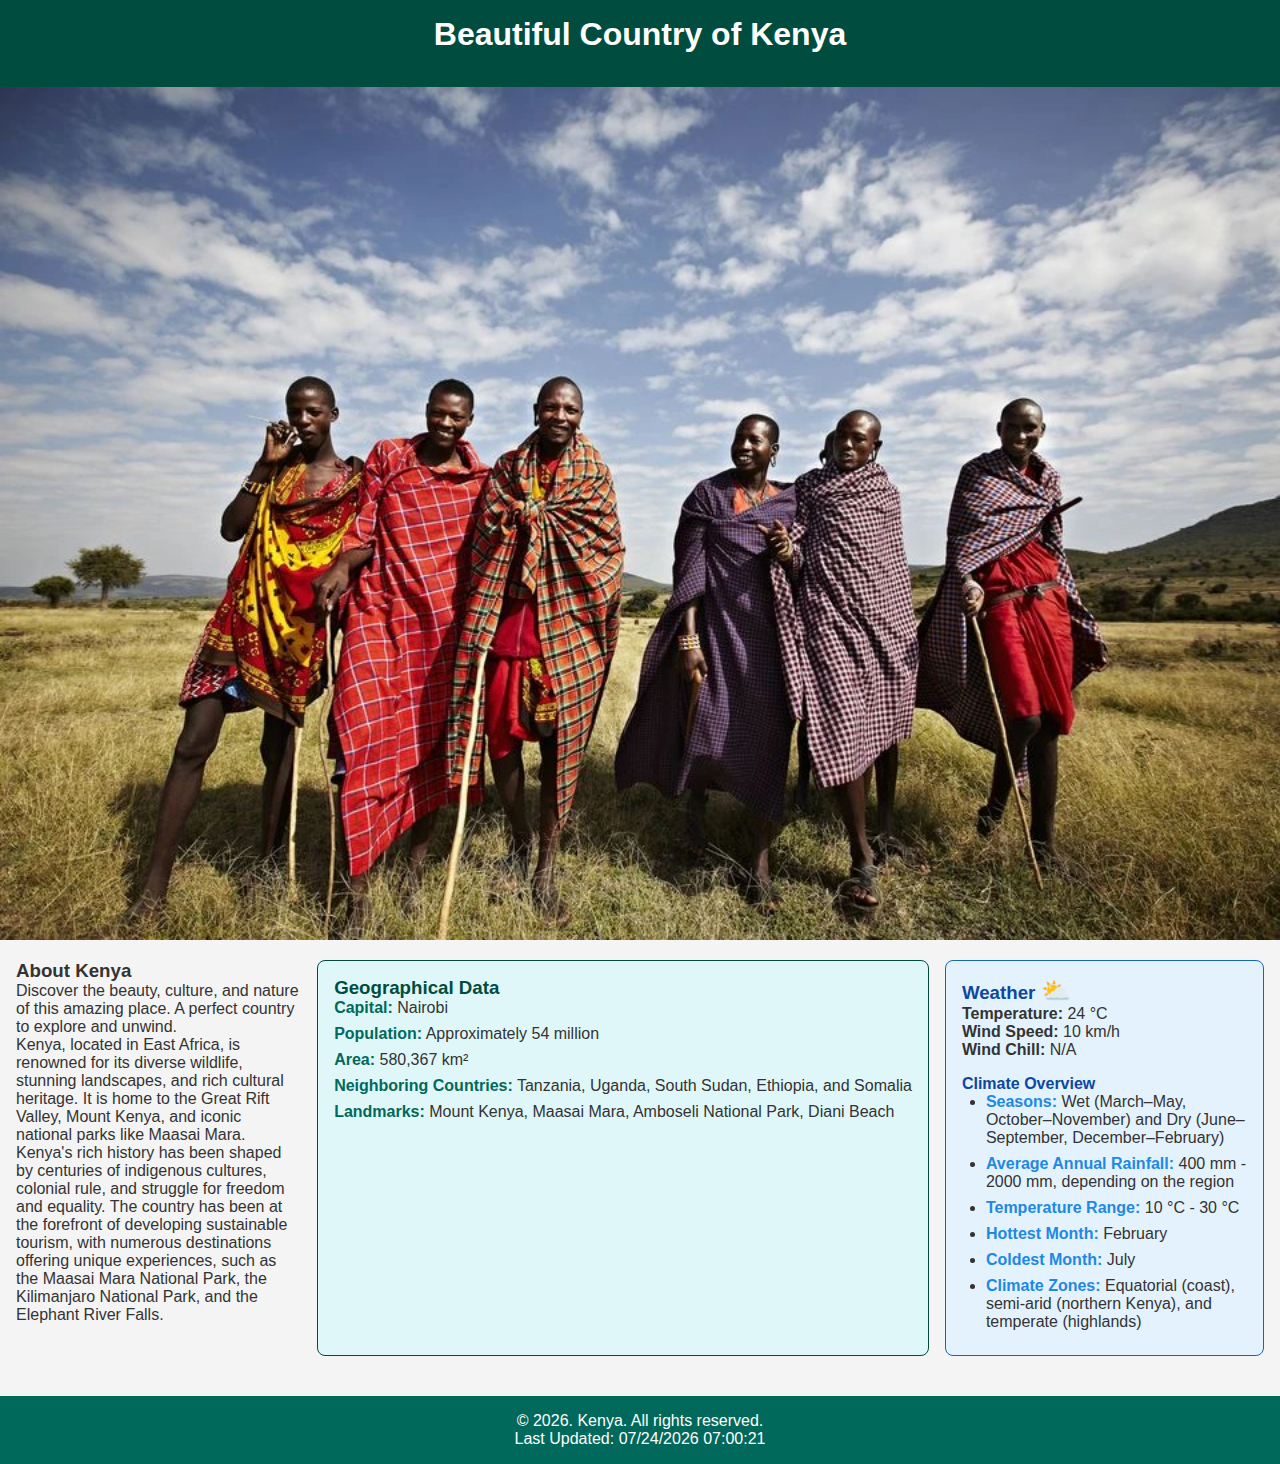
==== place.html @ 5b933426 "initial commit" ====
<!DOCTYPE html>
<html lang="en">

<head>
  <meta charset="UTF-8">
  <meta name="viewport" content="width=device-width, initial-scale=1.0">
  <title>Beautiful Place</title>
  <link rel="stylesheet" href="css/place.css">
  <link rel="stylesheet" href="styles/place.css">
    <link rel="stylesheet" href="styles/place.css">
    <script src="scripts/place.js" defer></script>
</head>

<body>
  <!-- Header Section -->
  <header class="header">
    <h1>Beautiful Country of Kenya</h1>
    <nav class="nav">
      <ul>
        <li><a href="#">Home</a></li>
        <li><a href="#">About</a></li>
        <li><a href="#">Contact</a></li>
      </ul>
    </nav>
  </header>

  <!-- Hero Section -->
  <section class="hero">
    <picture>
      <source srcset="images/hero1.webp" media="(min-width: 440px)">
      <source srcset="images/hero2.webp" media="(max-width: 500px)">
      <img src="images/hero2.webp" alt="Scenic View" class="hero-img">
    </picture>
   
  </section>

  <!-- Main Content -->
  <main>
    <section class="info">
      <h3>About Kenya</h3>
      <p>Discover the beauty, culture, and nature of this amazing place. A perfect country to explore and unwind.</p>
      <p>Kenya, located in East Africa, is renowned for its diverse wildlife, stunning landscapes, and rich cultural heritage. It is home to the Great Rift Valley, Mount Kenya, and iconic national parks like Maasai Mara.</p>
      <p>Kenya's rich history has been shaped by centuries of indigenous cultures, colonial rule, and struggle for freedom and equality. The country has been at the forefront of developing sustainable tourism, with numerous destinations offering unique experiences, such as the Maasai Mara National Park, the Kilimanjaro National Park, and the Elephant River Falls.</p>
    </section>

    <!-- Geographical Data -->
    <section class="geography">
        <h3>Geographical Data</h3>
        <ul>
          <li><strong>Capital:</strong> Nairobi</li>
          <li><strong>Population:</strong> Approximately 54 million</li>
          <li><strong>Area:</strong> 580,367 km²</li>
          <li><strong>Neighboring Countries:</strong> Tanzania, Uganda, South Sudan, Ethiopia, and Somalia</li>
          <li><strong>Landmarks:</strong> Mount Kenya, Maasai Mara, Amboseli National Park, Diani Beach</li>
        </ul>
      </section>

    <!-- Weather Section -->
    <section class="weather">
    <h3>Weather <span class="weather-icon">⛅</span></h3>
    <p><strong>Temperature:</strong> <span id="temperature">24 °C</span></p>
    <p><strong>Wind Speed:</strong> <span id="wind-speed">10 km/h</span></p>
    <p><strong>Wind Chill:</strong> <span id="wind-chill">N/A</span></p>
  
    <!-- Kenya Weather Details -->
    <h4>Climate Overview</h4>
    <ul>
      <li><strong>Seasons:</strong> Wet (March–May, October–November) and Dry (June–September, December–February)</li>
      <li><strong>Average Annual Rainfall:</strong> 400 mm - 2000 mm, depending on the region</li>
      <li><strong>Temperature Range:</strong> 10 °C - 30 °C</li>
      <li><strong>Hottest Month:</strong> February</li>
      <li><strong>Coldest Month:</strong> July</li>
      <li><strong>Climate Zones:</strong> Equatorial (coast), semi-arid (northern Kenya), and temperate (highlands)</li>
    </ul>
  </section>
  
  </main>

  <!-- Footer Section -->
  <footer>
    <p>&copy; <span id="year"></span>. Kenya. All rights reserved.</p>
    <p>Last Updated: <span id="last-modified"></span></p>
  </footer>

  <script src="js/place.js" defer></script>
</body>

</html>
---- styles/place.css ----
/* Global Styles */
:root {
    --primary-color: #004d40;
    --secondary-color: #00695c;
    --text-color: #333;
    --background-color: #f4f4f4;
  }
  
  body {
    font-family: Arial, sans-serif;
    margin: 0;
    padding: 0;
    background-color: var(--background-color);
    color: var(--text-color);
  }
  
  a {
    text-decoration: none;
    color: var(--primary-color);
  }
  
  header {
    background-color: var(--primary-color);
    color: white;
    padding: 1rem 0;
    text-align: center;
  }
  
  nav ul {
    list-style: none;
    display: flex;
    justify-content: center;
    gap: 1rem;
  }
  
  .hero {
    text-align: center;
    position: relative;
  }
  
  .hero-img {
    width: 100%;
    height: auto;
  }
  
  .hero h2 {
    position: absolute;
    top: 50%;
    left: 50%;
    transform: translate(-50%, -50%);
    color: white;
    background-color: rgba(0, 0, 0, 0.5);
    padding: 0.5rem 1rem;
    border-radius: 8px;
  }
  
  main {
    padding: 1rem;
  }
  
  .info, .weather {
    margin-bottom: 1.5rem;
  }
  
  .weather-icon {
    font-size: 1.5rem;
  }
  
  footer {
    background-color: var(--secondary-color);
    color: white;
    text-align: center;
    padding: 1rem 0;
  }
  
  /* Media Query */
  @media (min-width: 768px) {
    main {
      display: flex;
      gap: 1rem;
    }
  
    .info, .weather {
      flex: 1;
    }
  }
 /* Global Styles */
* {
    margin: 0;
    padding: 0;
    box-sizing: border-box;
  }

  .site-title {
    text-align: center;
  }
  
  .navigation .nav-list {
    display: flex;
    justify-content: center;
    gap: 1rem;
    padding: 1rem 0;
  }
  
  .nav-list li a:hover {
    text-decoration: underline;
  }
  
  /* Hero Section */
  .hero {
    position: relative;
    text-align: center;
    color: white;
  }
  
  .hero-img {
    width: 100%;
    height: auto;
  }
  
  .hero-title {
    position: absolute;
    top: 50%;
    left: 50%;
    transform: translate(-50%, -50%);
    font-size: 2rem;
    background-color: rgba(0, 0, 0, 0.6);
    padding: 0.5rem 1rem;
    border-radius: 8px;
  }
  
  /* Main Content */
  .main-content {
    padding: 1rem;
  }
  
  .info, .details {
    margin-bottom: 1rem;
  }
  
 
  
  /* Responsive Design */
  @media (min-width: 768px) {
    .hero-title {
      font-size: 3rem;
    }
  
    .navigation .nav-list {
      gap: 2rem;
    }
  
    .main-content {
      display: flex;
      gap: 1.5rem;
    }
  
    .info, .details {
      flex: 1;
    }
  }
  .geography {
    margin-bottom: 1.5rem;
    padding: 1rem;
    background-color: #e0f7fa;
    border: 1px solid #004d40;
    border-radius: 8px;
  }
  
  .geography h3 {
    color: #004d40;
  }
  
  .geography ul {
    list-style-type: none;
    padding: 0;
  }
  
  .geography li {
    margin-bottom: 0.5rem;
    font-size: 1rem;
  }
  
  .geography li strong {
    color: #00695c;
  }
  .weather {
    margin-bottom: 1.5rem;
    padding: 1rem;
    background-color: #e3f2fd;
    border: 1px solid #1565c0;
    border-radius: 8px;
  }
  
  .weather h3 {
    color: #0d47a1;
  }
  
  .weather h4 {
    color: #0d47a1;
    margin-top: 1rem;
  }
  
  .weather ul {
    list-style-type: disc;
    padding-left: 1.5rem;
  }
  
  .weather li {
    margin-bottom: 0.5rem;
    font-size: 1rem;
  }
  
  .weather li strong {
    color: #1e88e5;
  }
---- styles/place.css ----
/* Global Styles */
:root {
    --primary-color: #004d40;
    --secondary-color: #00695c;
    --text-color: #333;
    --background-color: #f4f4f4;
  }
  
  body {
    font-family: Arial, sans-serif;
    margin: 0;
    padding: 0;
    background-color: var(--background-color);
    color: var(--text-color);
  }
  
  a {
    text-decoration: none;
    color: var(--primary-color);
  }
  
  header {
    background-color: var(--primary-color);
    color: white;
    padding: 1rem 0;
    text-align: center;
  }
  
  nav ul {
    list-style: none;
    display: flex;
    justify-content: center;
    gap: 1rem;
  }
  
  .hero {
    text-align: center;
    position: relative;
  }
  
  .hero-img {
    width: 100%;
    height: auto;
  }
  
  .hero h2 {
    position: absolute;
    top: 50%;
    left: 50%;
    transform: translate(-50%, -50%);
    color: white;
    background-color: rgba(0, 0, 0, 0.5);
    padding: 0.5rem 1rem;
    border-radius: 8px;
  }
  
  main {
    padding: 1rem;
  }
  
  .info, .weather {
    margin-bottom: 1.5rem;
  }
  
  .weather-icon {
    font-size: 1.5rem;
  }
  
  footer {
    background-color: var(--secondary-color);
    color: white;
    text-align: center;
    padding: 1rem 0;
  }
  
  /* Media Query */
  @media (min-width: 768px) {
    main {
      display: flex;
      gap: 1rem;
    }
  
    .info, .weather {
      flex: 1;
    }
  }
 /* Global Styles */
* {
    margin: 0;
    padding: 0;
    box-sizing: border-box;
  }

  .site-title {
    text-align: center;
  }
  
  .navigation .nav-list {
    display: flex;
    justify-content: center;
    gap: 1rem;
    padding: 1rem 0;
  }
  
  .nav-list li a:hover {
    text-decoration: underline;
  }
  
  /* Hero Section */
  .hero {
    position: relative;
    text-align: center;
    color: white;
  }
  
  .hero-img {
    width: 100%;
    height: auto;
  }
  
  .hero-title {
    position: absolute;
    top: 50%;
    left: 50%;
    transform: translate(-50%, -50%);
    font-size: 2rem;
    background-color: rgba(0, 0, 0, 0.6);
    padding: 0.5rem 1rem;
    border-radius: 8px;
  }
  
  /* Main Content */
  .main-content {
    padding: 1rem;
  }
  
  .info, .details {
    margin-bottom: 1rem;
  }
  
 
  
  /* Responsive Design */
  @media (min-width: 768px) {
    .hero-title {
      font-size: 3rem;
    }
  
    .navigation .nav-list {
      gap: 2rem;
    }
  
    .main-content {
      display: flex;
      gap: 1.5rem;
    }
  
    .info, .details {
      flex: 1;
    }
  }
  .geography {
    margin-bottom: 1.5rem;
    padding: 1rem;
    background-color: #e0f7fa;
    border: 1px solid #004d40;
    border-radius: 8px;
  }
  
  .geography h3 {
    color: #004d40;
  }
  
  .geography ul {
    list-style-type: none;
    padding: 0;
  }
  
  .geography li {
    margin-bottom: 0.5rem;
    font-size: 1rem;
  }
  
  .geography li strong {
    color: #00695c;
  }
  .weather {
    margin-bottom: 1.5rem;
    padding: 1rem;
    background-color: #e3f2fd;
    border: 1px solid #1565c0;
    border-radius: 8px;
  }
  
  .weather h3 {
    color: #0d47a1;
  }
  
  .weather h4 {
    color: #0d47a1;
    margin-top: 1rem;
  }
  
  .weather ul {
    list-style-type: disc;
    padding-left: 1.5rem;
  }
  
  .weather li {
    margin-bottom: 0.5rem;
    font-size: 1rem;
  }
  
  .weather li strong {
    color: #1e88e5;
  }
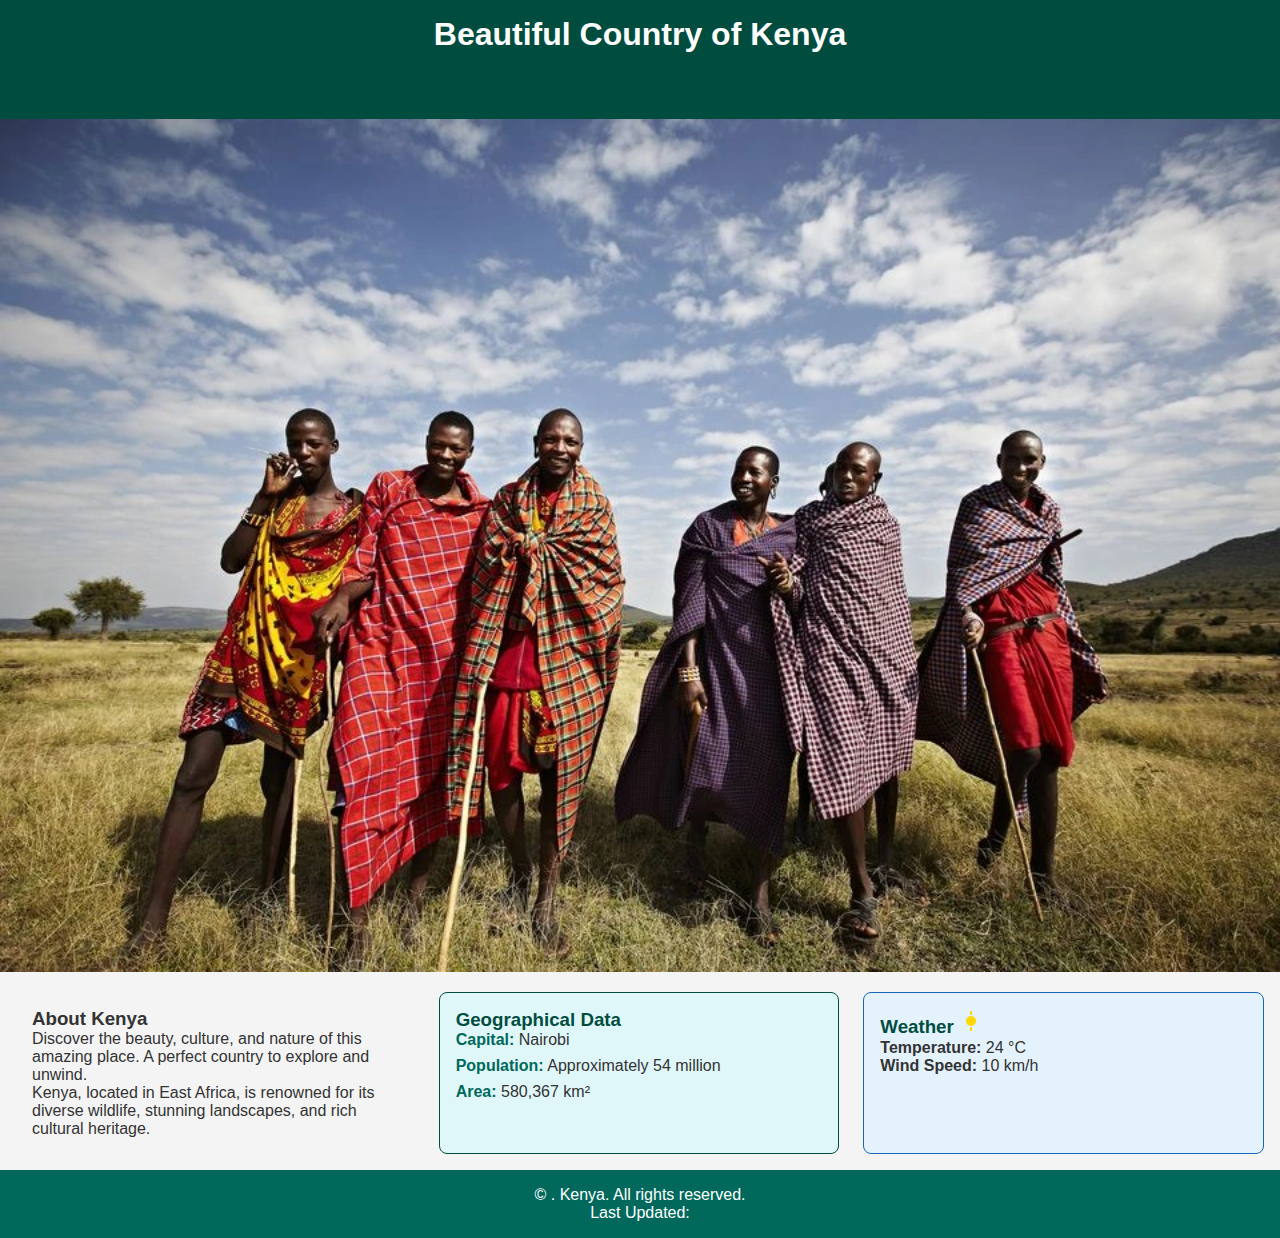
==== commit 63c94628: "initial commit" ====
--- a/place.html
+++ b/place.html
@@ -4,18 +4,17 @@
 <head>
   <meta charset="UTF-8">
   <meta name="viewport" content="width=device-width, initial-scale=1.0">
-  <title>Beautiful Place</title>
-  <link rel="stylesheet" href="css/place.css">
+  <meta name="description" content="Explore the beautiful landscapes, culture, and climate of Kenya. Learn about its geography, weather, and attractions.">
+  <title>Beautiful Place - Kenya</title>
   <link rel="stylesheet" href="styles/place.css">
-    <link rel="stylesheet" href="styles/place.css">
-    <script src="scripts/place.js" defer></script>
+  <script src="scripts/place.js" defer></script>
 </head>
 
 <body>
   <!-- Header Section -->
   <header class="header">
     <h1>Beautiful Country of Kenya</h1>
-    <nav class="nav">
+    <nav class="nav" aria-label="Main Navigation">
       <ul>
         <li><a href="#">Home</a></li>
         <li><a href="#">About</a></li>
@@ -29,9 +28,8 @@
     <picture>
       <source srcset="images/hero1.webp" media="(min-width: 440px)">
       <source srcset="images/hero2.webp" media="(max-width: 500px)">
-      <img src="images/hero2.webp" alt="Scenic View" class="hero-img">
+      <img src="images/hero2.webp" alt="Scenic view of Kenya's landscape" class="hero-img">
     </picture>
-   
   </section>
 
   <!-- Main Content -->
@@ -39,41 +37,31 @@
     <section class="info">
       <h3>About Kenya</h3>
       <p>Discover the beauty, culture, and nature of this amazing place. A perfect country to explore and unwind.</p>
-      <p>Kenya, located in East Africa, is renowned for its diverse wildlife, stunning landscapes, and rich cultural heritage. It is home to the Great Rift Valley, Mount Kenya, and iconic national parks like Maasai Mara.</p>
-      <p>Kenya's rich history has been shaped by centuries of indigenous cultures, colonial rule, and struggle for freedom and equality. The country has been at the forefront of developing sustainable tourism, with numerous destinations offering unique experiences, such as the Maasai Mara National Park, the Kilimanjaro National Park, and the Elephant River Falls.</p>
+      <p>Kenya, located in East Africa, is renowned for its diverse wildlife, stunning landscapes, and rich cultural heritage.</p>
     </section>
 
     <!-- Geographical Data -->
     <section class="geography">
-        <h3>Geographical Data</h3>
-        <ul>
-          <li><strong>Capital:</strong> Nairobi</li>
-          <li><strong>Population:</strong> Approximately 54 million</li>
-          <li><strong>Area:</strong> 580,367 km²</li>
-          <li><strong>Neighboring Countries:</strong> Tanzania, Uganda, South Sudan, Ethiopia, and Somalia</li>
-          <li><strong>Landmarks:</strong> Mount Kenya, Maasai Mara, Amboseli National Park, Diani Beach</li>
-        </ul>
-      </section>
+      <h3>Geographical Data</h3>
+      <ul>
+        <li><strong>Capital:</strong> Nairobi</li>
+        <li><strong>Population:</strong> Approximately 54 million</li>
+        <li><strong>Area:</strong> 580,367 km²</li>
+      </ul>
+    </section>
 
     <!-- Weather Section -->
     <section class="weather">
-    <h3>Weather <span class="weather-icon">⛅</span></h3>
-    <p><strong>Temperature:</strong> <span id="temperature">24 °C</span></p>
-    <p><strong>Wind Speed:</strong> <span id="wind-speed">10 km/h</span></p>
-    <p><strong>Wind Chill:</strong> <span id="wind-chill">N/A</span></p>
-  
-    <!-- Kenya Weather Details -->
-    <h4>Climate Overview</h4>
-    <ul>
-      <li><strong>Seasons:</strong> Wet (March–May, October–November) and Dry (June–September, December–February)</li>
-      <li><strong>Average Annual Rainfall:</strong> 400 mm - 2000 mm, depending on the region</li>
-      <li><strong>Temperature Range:</strong> 10 °C - 30 °C</li>
-      <li><strong>Hottest Month:</strong> February</li>
-      <li><strong>Coldest Month:</strong> July</li>
-      <li><strong>Climate Zones:</strong> Equatorial (coast), semi-arid (northern Kenya), and temperate (highlands)</li>
-    </ul>
-  </section>
-  
+      <h3>Weather <span class="weather-icon">
+        <svg width="24" height="24" viewBox="0 0 24 24" fill="none" xmlns="http://www.w3.org/2000/svg">
+          <circle cx="12" cy="12" r="5" fill="#FFD700"/>
+          <line x1="12" y1="2" x2="12" y2="6" stroke="#FFD700" stroke-width="2"/>
+          <line x1="12" y1="18" x2="12" y2="22" stroke="#FFD700" stroke-width="2"/>
+        </svg>
+      </span></h3>
+      <p><strong>Temperature:</strong> <span id="temperature">24 °C</span></p>
+      <p><strong>Wind Speed:</strong> <span id="wind-speed">10 km/h</span></p>
+    </section>
   </main>
 
   <!-- Footer Section -->
@@ -81,8 +69,5 @@
     <p>&copy; <span id="year"></span>. Kenya. All rights reserved.</p>
     <p>Last Updated: <span id="last-modified"></span></p>
   </footer>
-
-  <script src="js/place.js" defer></script>
 </body>
-
 </html>
--- a/styles/place.css
+++ b/styles/place.css
@@ -1,217 +1,133 @@
 /* Global Styles */
 :root {
-    --primary-color: #004d40;
-    --secondary-color: #00695c;
-    --text-color: #333;
-    --background-color: #f4f4f4;
-  }
-  
-  body {
-    font-family: Arial, sans-serif;
-    margin: 0;
-    padding: 0;
-    background-color: var(--background-color);
-    color: var(--text-color);
-  }
-  
-  a {
-    text-decoration: none;
-    color: var(--primary-color);
-  }
-  
-  header {
-    background-color: var(--primary-color);
-    color: white;
-    padding: 1rem 0;
-    text-align: center;
-  }
-  
-  nav ul {
-    list-style: none;
-    display: flex;
-    justify-content: center;
-    gap: 1rem;
-  }
-  
-  .hero {
-    text-align: center;
-    position: relative;
-  }
-  
-  .hero-img {
-    width: 100%;
-    height: auto;
-  }
-  
-  .hero h2 {
-    position: absolute;
-    top: 50%;
-    left: 50%;
-    transform: translate(-50%, -50%);
-    color: white;
-    background-color: rgba(0, 0, 0, 0.5);
-    padding: 0.5rem 1rem;
-    border-radius: 8px;
-  }
-  
-  main {
-    padding: 1rem;
-  }
-  
-  .info, .weather {
-    margin-bottom: 1.5rem;
-  }
-  
-  .weather-icon {
-    font-size: 1.5rem;
-  }
-  
-  footer {
-    background-color: var(--secondary-color);
-    color: white;
-    text-align: center;
-    padding: 1rem 0;
-  }
-  
-  /* Media Query */
-  @media (min-width: 768px) {
-    main {
-      display: flex;
-      gap: 1rem;
-    }
-  
-    .info, .weather {
-      flex: 1;
-    }
-  }
- /* Global Styles */
+  --primary-color: #004d40;
+  --secondary-color: #00695c;
+  --accent-color: #1565c0;
+  --text-color: #333;
+  --background-color: #f4f4f4;
+  --light-bg: #e0f7fa;
+}
+
 * {
-    margin: 0;
-    padding: 0;
-    box-sizing: border-box;
+  margin: 0;
+  padding: 0;
+  box-sizing: border-box;
+}
+
+body {
+  font-family: Arial, sans-serif;
+  background-color: var(--background-color);
+  color: var(--text-color);
+}
+
+a {
+  text-decoration: none;
+  color: var(--primary-color);
+}
+
+a:hover, a:focus {
+  text-decoration: underline;
+}
+
+/* Header */
+header {
+  background-color: var(--primary-color);
+  color: white;
+  padding: 1rem 0;
+  text-align: center;
+}
+
+nav ul {
+  list-style: none;
+  display: flex;
+  justify-content: center;
+  gap: 1rem;
+  padding: 1rem 0;
+}
+
+/* Hero Section */
+.hero {
+  text-align: center;
+  position: relative;
+  color: white;
+}
+
+.hero-img {
+  width: 100%;
+  height: auto;
+}
+
+.hero-title {
+  position: absolute;
+  top: 50%;
+  left: 50%;
+  transform: translate(-50%, -50%);
+  font-size: 2rem;
+  background-color: rgba(0, 0, 0, 0.6);
+  padding: 0.5rem 1rem;
+  border-radius: 8px;
+}
+
+/* Main Content */
+main {
+  padding: 1rem;
+  display: flex;
+  flex-wrap: wrap;
+  gap: 1.5rem;
+}
+
+.info, .weather, .geography {
+  flex: 1;
+  padding: 1rem;
+  border-radius: 8px;
+}
+
+.geography {
+  background-color: var(--light-bg);
+  border: 1px solid var(--primary-color);
+}
+
+.geography h3, .weather h3, .weather h4 {
+  color: var(--primary-color);
+}
+
+.weather {
+  background-color: #e3f2fd;
+  border: 1px solid var(--accent-color);
+}
+
+.weather-icon {
+  font-size: 1.5rem;
+}
+
+.weather ul, .geography ul {
+  list-style-type: none;
+  padding-left: 0;
+}
+
+.weather li, .geography li {
+  margin-bottom: 0.5rem;
+}
+
+.weather li strong, .geography li strong {
+  color: var(--secondary-color);
+}
+
+/* Footer */
+footer {
+  background-color: var(--secondary-color);
+  color: white;
+  text-align: center;
+  padding: 1rem 0;
+}
+
+/* Responsive Design */
+@media (min-width: 768px) {
+  .hero-title {
+      font-size: 3rem;
   }
 
-  .site-title {
-    text-align: center;
+  .navigation .nav-list {
+      gap: 2rem;
   }
-  
-  .navigation .nav-list {
-    display: flex;
-    justify-content: center;
-    gap: 1rem;
-    padding: 1rem 0;
-  }
-  
-  .nav-list li a:hover {
-    text-decoration: underline;
-  }
-  
-  /* Hero Section */
-  .hero {
-    position: relative;
-    text-align: center;
-    color: white;
-  }
-  
-  .hero-img {
-    width: 100%;
-    height: auto;
-  }
-  
-  .hero-title {
-    position: absolute;
-    top: 50%;
-    left: 50%;
-    transform: translate(-50%, -50%);
-    font-size: 2rem;
-    background-color: rgba(0, 0, 0, 0.6);
-    padding: 0.5rem 1rem;
-    border-radius: 8px;
-  }
-  
-  /* Main Content */
-  .main-content {
-    padding: 1rem;
-  }
-  
-  .info, .details {
-    margin-bottom: 1rem;
-  }
-  
- 
-  
-  /* Responsive Design */
-  @media (min-width: 768px) {
-    .hero-title {
-      font-size: 3rem;
-    }
-  
-    .navigation .nav-list {
-      gap: 2rem;
-    }
-  
-    .main-content {
-      display: flex;
-      gap: 1.5rem;
-    }
-  
-    .info, .details {
-      flex: 1;
-    }
-  }
-  .geography {
-    margin-bottom: 1.5rem;
-    padding: 1rem;
-    background-color: #e0f7fa;
-    border: 1px solid #004d40;
-    border-radius: 8px;
-  }
-  
-  .geography h3 {
-    color: #004d40;
-  }
-  
-  .geography ul {
-    list-style-type: none;
-    padding: 0;
-  }
-  
-  .geography li {
-    margin-bottom: 0.5rem;
-    font-size: 1rem;
-  }
-  
-  .geography li strong {
-    color: #00695c;
-  }
-  .weather {
-    margin-bottom: 1.5rem;
-    padding: 1rem;
-    background-color: #e3f2fd;
-    border: 1px solid #1565c0;
-    border-radius: 8px;
-  }
-  
-  .weather h3 {
-    color: #0d47a1;
-  }
-  
-  .weather h4 {
-    color: #0d47a1;
-    margin-top: 1rem;
-  }
-  
-  .weather ul {
-    list-style-type: disc;
-    padding-left: 1.5rem;
-  }
-  
-  .weather li {
-    margin-bottom: 0.5rem;
-    font-size: 1rem;
-  }
-  
-  .weather li strong {
-    color: #1e88e5;
-  }
-   +}
